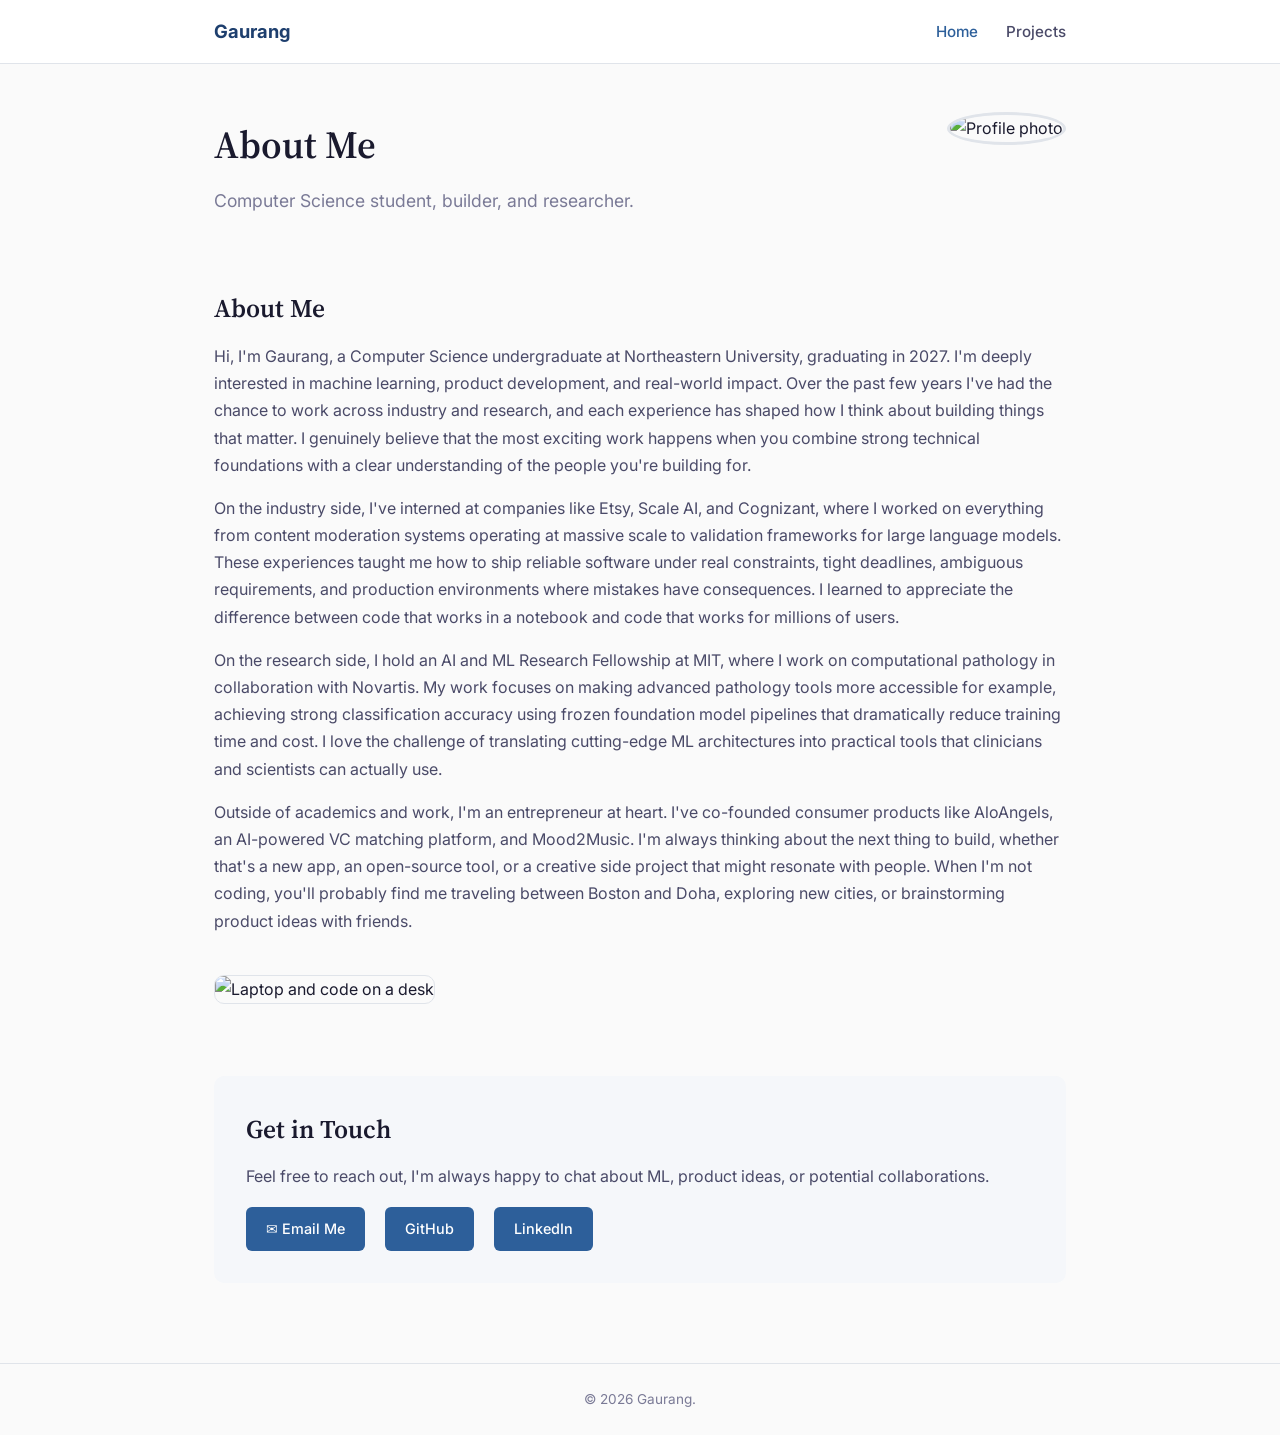
==== index.html @ 9ffc1b49 "Files" ====
<!DOCTYPE html>
<html lang="en">
<head>
  <meta charset="UTF-8" />
  <meta name="viewport" content="width=device-width, initial-scale=1.0" />
  <title>Gaurang | Home</title>
  <link rel="stylesheet" href="style.css" />
</head>
<body>

  <nav>
    <div class="nav-inner">
      <a href="index.html" class="site-name">Gaurang</a>
      <ul class="nav-links">
        <li><a href="index.html" class="active">Home</a></li>
        <li><a href="projects.html">Projects</a></li>
      </ul>
    </div>
  </nav>

  <div class="container">

    <div class="hero">
      <div class="hero-text">
        <h1>About Me</h1>
        <p class="subtitle">Computer Science student, builder, and researcher.</p>
      </div>
      <div class="hero-image">
        <img src="https://media.licdn.com/dms/image/v2/D4D03AQHGYTkuuAdjQQ/profile-displayphoto-shrink_400_400/B4DZb5tq9GG8As-/0/1747946221716?e=1775088000&v=beta&t=rYNx9luwOu15YWjDb-W_9RBJo1hyvudfptLA_ctjz08" alt="Profile photo" />
      </div>
    </div>

    <h2>About Me</h2>
    <p>
      Hi, I'm Gaurang, a Computer Science undergraduate at Northeastern University, graduating in 2027.
      I'm deeply interested in machine learning, product development, and real-world impact.
      Over the past few years I've had the chance to work across industry and research, and each experience
      has shaped how I think about building things that matter. I genuinely believe that the most exciting
      work happens when you combine strong technical foundations with a clear understanding of the people
      you're building for.
    </p>
    <p>
      On the industry side, I've interned at companies like Etsy, Scale AI, and Cognizant, where I worked on
      everything from content moderation systems operating at massive scale to validation frameworks for large
      language models. These experiences taught me how to ship reliable software under real constraints,
      tight deadlines, ambiguous requirements, and production environments where mistakes have consequences.
      I learned to appreciate the difference between code that works in a notebook and code that works for
      millions of users.
    </p>
    <p>
      On the research side, I hold an AI and ML Research Fellowship at MIT, where I work on computational
      pathology in collaboration with Novartis. My work focuses on making advanced pathology tools more
      accessible for example, achieving strong classification accuracy using frozen foundation model
      pipelines that dramatically reduce training time and cost. I love the challenge of translating
      cutting-edge ML architectures into practical tools that clinicians and scientists can actually use.
    </p>
    <p>
      Outside of academics and work, I'm an entrepreneur at heart. I've co-founded consumer products
      like AloAngels, an AI-powered VC matching platform, and Mood2Music. I'm always thinking about
      the next thing to build, whether that's a new app, an open-source tool, or a creative side project
      that might resonate with people. When I'm not coding, you'll probably find me traveling between
      Boston and Doha, exploring new cities, or brainstorming product ideas with friends.
    </p>

    <img
      src="https://images.unsplash.com/photo-1517694712202-14dd9538aa97?w=900&h=400&fit=crop"
      alt="Laptop and code on a desk"
      class="content-image"
    />

    <div class="contact-section">
      <h2>Get in Touch</h2>
      <p>Feel free to reach out, I'm always happy to chat about ML, product ideas, or potential collaborations.</p>
      <div class="contact-links">
        <a href="mailto:gaurang.deka@gmail.com">✉ Email Me</a>
        <a href="https://github.com/gaurang56" target="_blank" rel="noopener noreferrer">GitHub</a>
        <a href="https://linkedin.com/gaurang-deka" target="_blank" rel="noopener noreferrer">LinkedIn</a>
      </div>
    </div>

  </div>

  <footer>
    &copy; 2026 Gaurang.
  </footer>

</body>
</html>
---- style.css ----
@import url('https://fonts.googleapis.com/css2?family=Inter:wght@400;500;600;700&family=Source+Serif+4:wght@400;600&display=swap');

*, *::before, *::after {
  margin: 0;
  padding: 0;
  box-sizing: border-box;
}

body {
  font-family: 'Inter', sans-serif;
  color: #1a1a2e;
  background-color: #fafafa;
  line-height: 1.7;
}

:root {
  --primary: #2d5f9a;
  --primary-dark: #1e3f6e;
  --accent: #e8731a;
  --bg-light: #f5f7fa;
  --bg-white: #ffffff;
  --text-dark: #1a1a2e;
  --text-mid: #4a4a68;
  --text-light: #7a7a96;
  --border: #e0e4ea;
}

nav {
  background-color: var(--bg-white);
  border-bottom: 1px solid var(--border);
  padding: 16px 0;
  position: sticky;
  top: 0;
  z-index: 100;
}

nav .nav-inner {
  max-width: 900px;
  margin: 0 auto;
  padding: 0 24px;
  display: flex;
  justify-content: space-between;
  align-items: center;
}

nav .site-name {
  font-weight: 700;
  font-size: 1.15rem;
  color: var(--primary-dark);
  text-decoration: none;
}

nav .nav-links {
  list-style: none;
  display: flex;
  gap: 28px;
}

nav .nav-links a {
  text-decoration: none;
  color: var(--text-mid);
  font-weight: 500;
  font-size: 0.95rem;
  transition: color 0.2s;
}

nav .nav-links a:hover,
nav .nav-links a.active {
  color: var(--primary);
}

.container {
  max-width: 900px;
  margin: 0 auto;
  padding: 48px 24px 80px;
}

h1 {
  font-family: 'Source Serif 4', serif;
  font-size: 2.4rem;
  font-weight: 600;
  color: var(--text-dark);
  margin-bottom: 8px;
}

h2 {
  font-family: 'Source Serif 4', serif;
  font-size: 1.6rem;
  font-weight: 600;
  color: var(--text-dark);
  margin-top: 40px;
  margin-bottom: 12px;
}

h3 {
  font-size: 1.15rem;
  font-weight: 600;
  color: var(--primary-dark);
  margin-top: 28px;
  margin-bottom: 8px;
}

p {
  color: var(--text-mid);
  margin-bottom: 16px;
  font-size: 1rem;
}

.subtitle {
  font-size: 1.1rem;
  color: var(--text-light);
  margin-bottom: 32px;
}

.hero {
  display: flex;
  gap: 40px;
  align-items: flex-start;
  margin-bottom: 40px;
}

.hero-text {
  flex: 1;
}

.hero-image {
  flex-shrink: 0;
}

.hero-image img {
  width: 200px;
  height: 200px;
  border-radius: 50%;
  object-fit: cover;
  border: 3px solid var(--border);
}

.content-image {
  width: 100%;
  max-height: 400px;
  object-fit: cover;
  border-radius: 10px;
  margin: 24px 0;
  border: 1px solid var(--border);
}

ul.styled-list, ol.styled-list {
  padding-left: 24px;
  margin-bottom: 20px;
}

ul.styled-list li, ol.styled-list li {
  color: var(--text-mid);
  margin-bottom: 8px;
  font-size: 1rem;
}

.card {
  background: var(--bg-white);
  border: 1px solid var(--border);
  border-radius: 10px;
  padding: 28px;
  margin-bottom: 24px;
}

.card h3 {
  margin-top: 0;
}

.contact-section {
  background: var(--bg-light);
  border-radius: 10px;
  padding: 32px;
  margin-top: 48px;
}

.contact-section h2 {
  margin-top: 0;
}

.contact-links {
  display: flex;
  gap: 20px;
  flex-wrap: wrap;
  margin-top: 12px;
}

.contact-links a {
  display: inline-flex;
  align-items: center;
  gap: 6px;
  padding: 10px 20px;
  background: var(--primary);
  color: #fff;
  text-decoration: none;
  border-radius: 6px;
  font-size: 0.9rem;
  font-weight: 500;
  transition: background 0.2s;
}

.contact-links a:hover {
  background: var(--primary-dark);
}

footer {
  text-align: center;
  padding: 24px;
  color: var(--text-light);
  font-size: 0.85rem;
  border-top: 1px solid var(--border);
}

@media (max-width: 640px) {
  .hero {
    flex-direction: column-reverse;
    align-items: center;
    text-align: center;
  }

  h1 {
    font-size: 1.8rem;
  }

  .contact-links {
    flex-direction: column;
  }
}
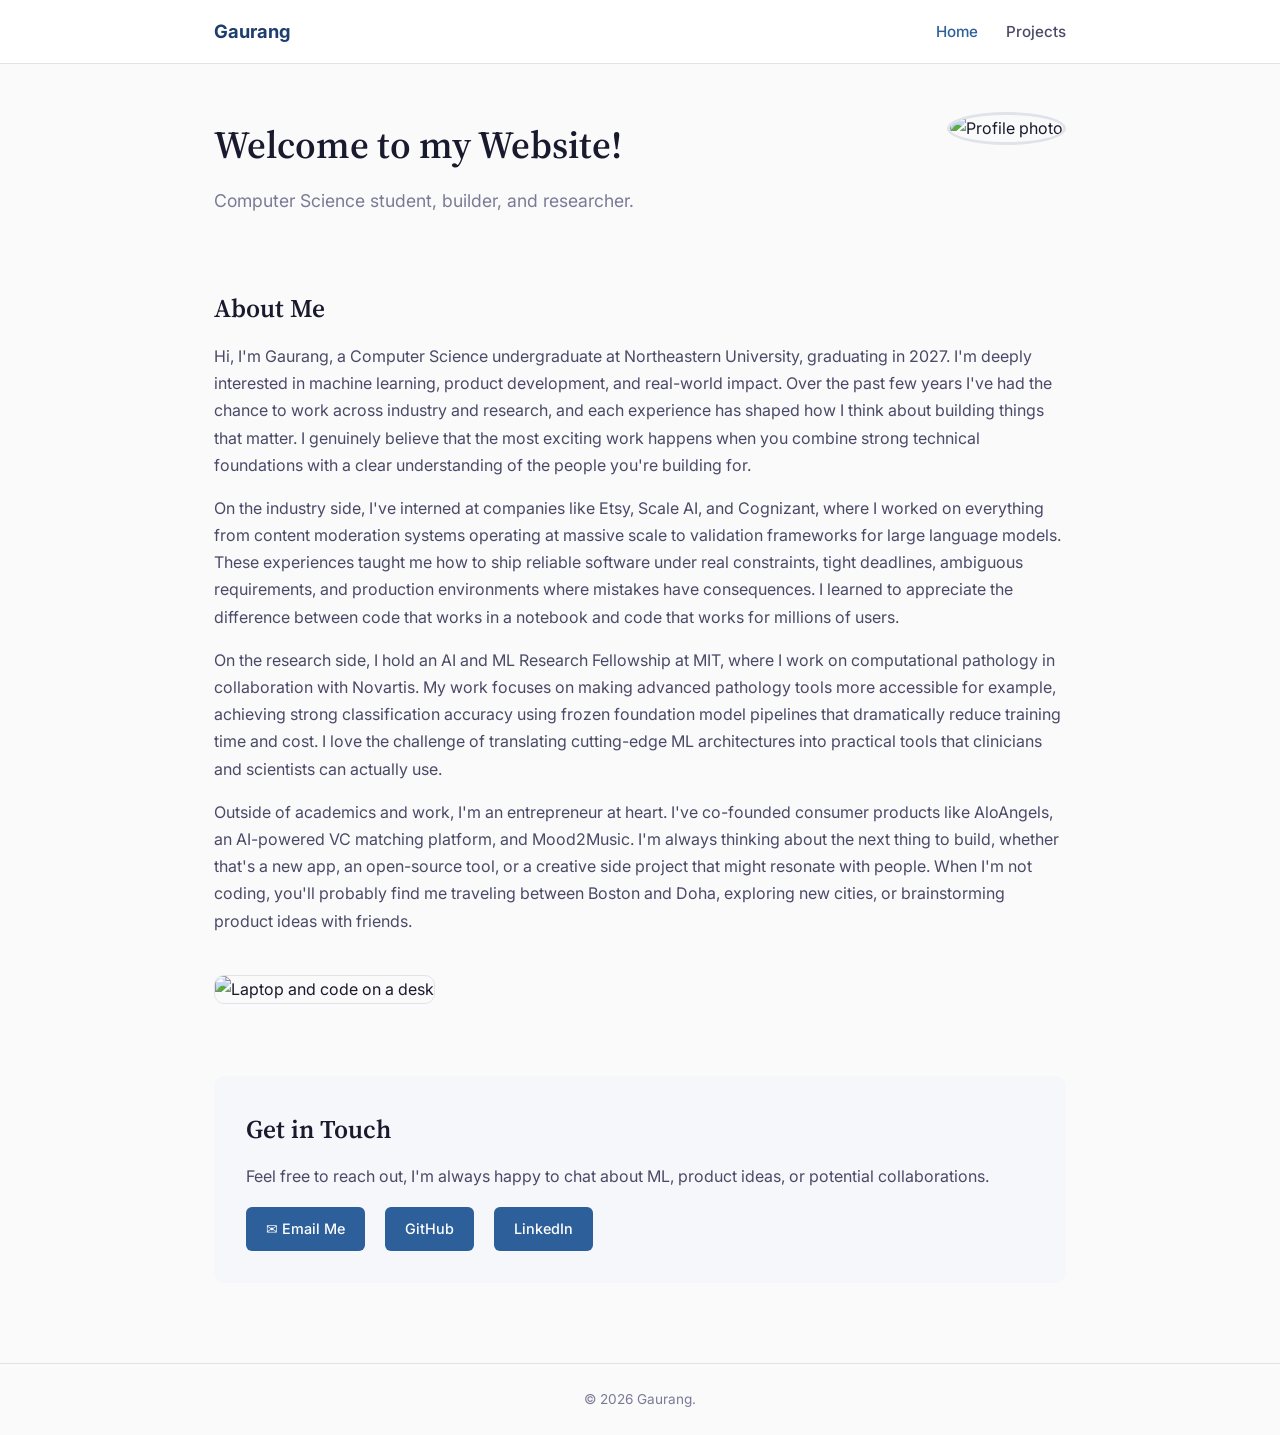
==== commit 18ad72ff: "Update index.html" ====
--- a/index.html
+++ b/index.html
@@ -22,7 +22,7 @@
 
     <div class="hero">
       <div class="hero-text">
-        <h1>About Me</h1>
+        <h1>Welcome to my Website!</h1>
         <p class="subtitle">Computer Science student, builder, and researcher.</p>
       </div>
       <div class="hero-image">
